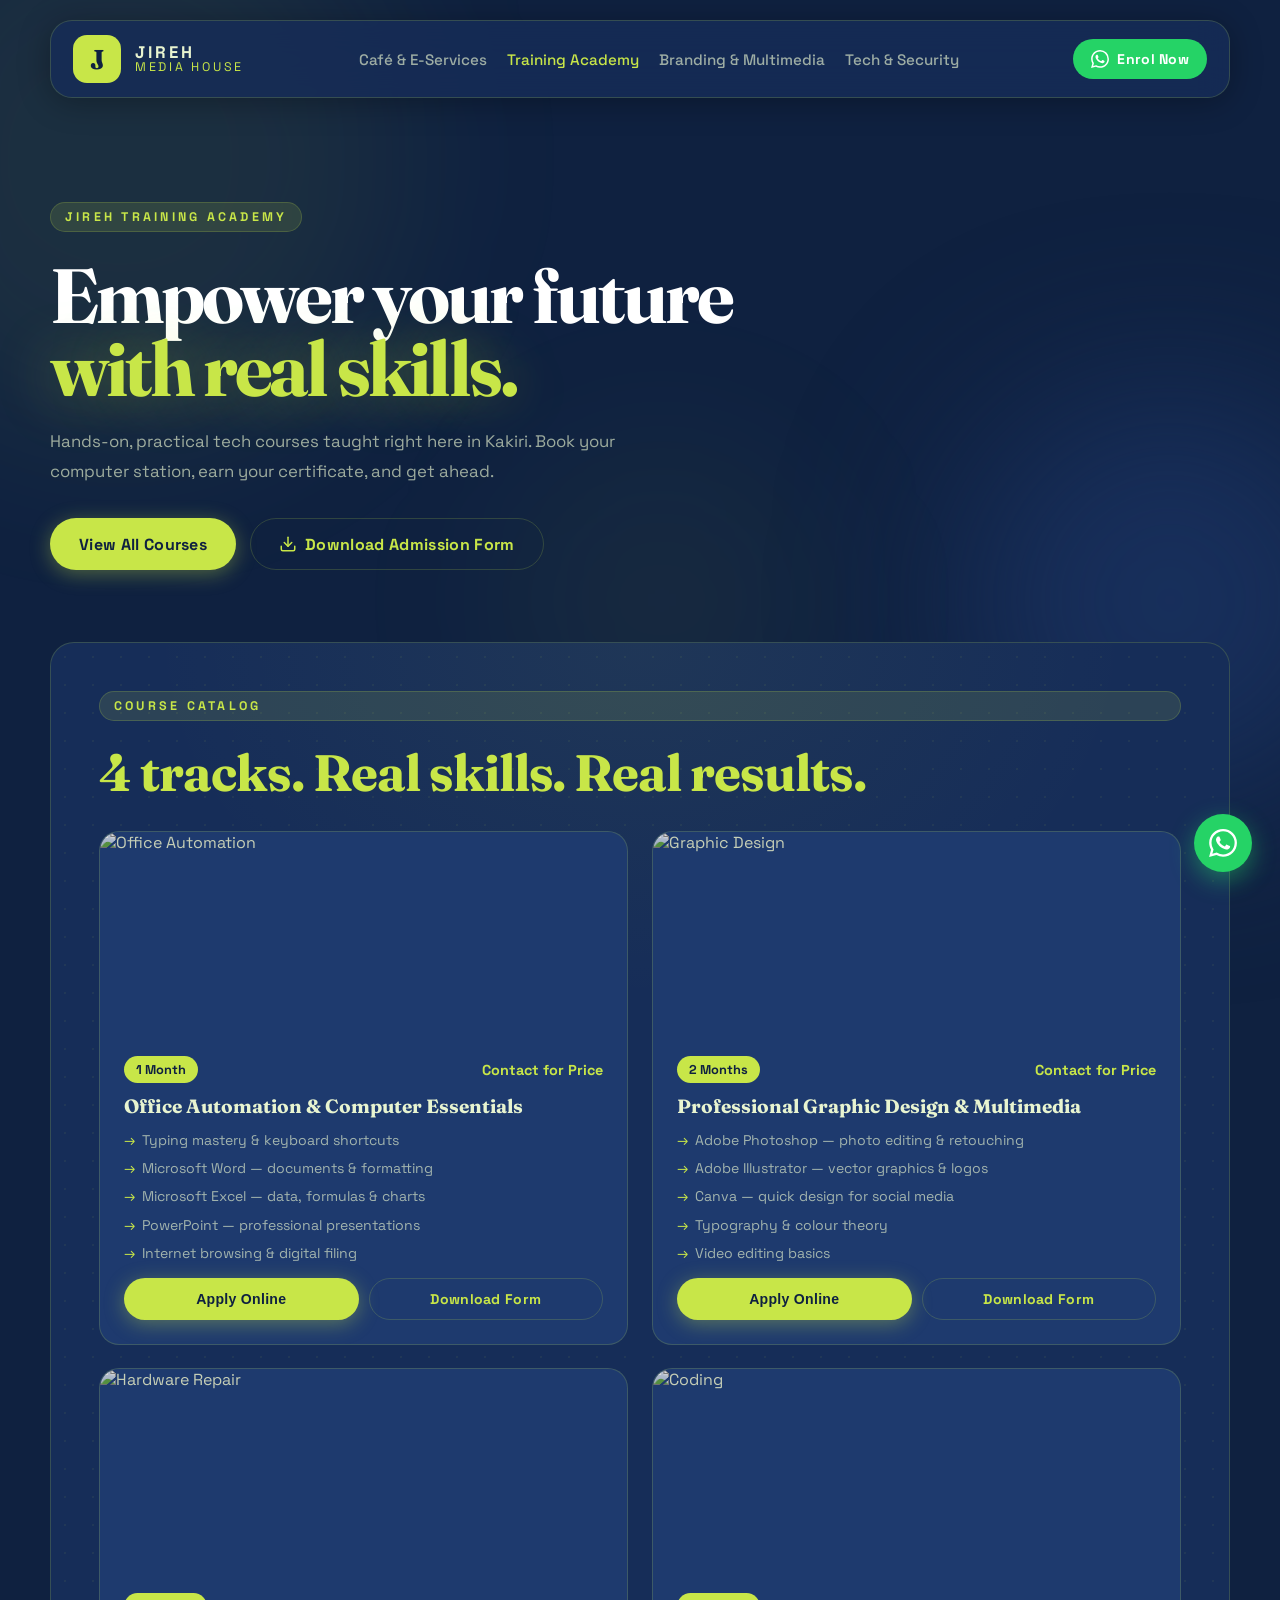
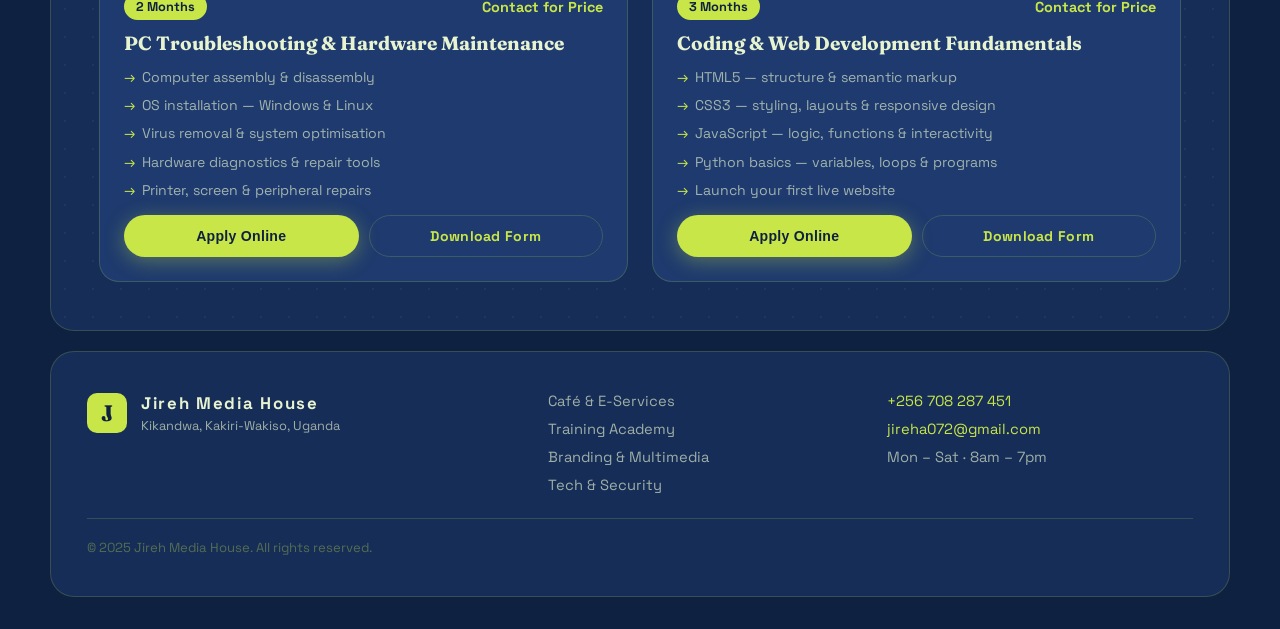
==== academy.html @ 3dddc320 "Full 5-page architecture: index, cafe, academy, branding, tech — dropdown nav, course grid, catalog," ====
<!doctype html>
<html lang="en">
  <head>
    <meta charset="UTF-8" /><meta name="viewport" content="width=device-width, initial-scale=1.0" />
    <meta name="description" content="Jireh Training Academy — Office Automation, Graphic Design, Hardware Repair and Coding courses in Kakiri-Wakiso, Uganda." />
    <title>Training Academy | Jireh Media House</title>
    <link rel="icon" type="image/svg+xml" href="data:image/svg+xml,<svg xmlns='http://www.w3.org/2000/svg' viewBox='0 0 100 100'><rect width='100' height='100' rx='22' fill='%23c8e648'/><text y='.9em' font-size='72' x='50%' dominant-baseline='auto' text-anchor='middle' font-family='Georgia,serif' fill='%230f2140'>J</text></svg>" />
    <link rel="preconnect" href="https://fonts.googleapis.com" />
    <link rel="preconnect" href="https://fonts.gstatic.com" crossorigin />
    <link href="https://fonts.googleapis.com/css2?family=Space+Grotesk:wght@400;500;700&family=Fraunces:opsz,wght@9..144,600;9..144,700&display=swap" rel="stylesheet" />
    <link rel="stylesheet" href="styles.css" />
  </head>
  <body>
    <div class="orb orb--a"></div><div class="orb orb--b"></div><div class="orb orb--c"></div>

    <header class="topbar">
      <a class="brand" href="index.html"><span class="brand-mark">J</span><span><strong>JIREH</strong><small>MEDIA HOUSE</small></span></a>
      <nav class="nav">
        <div class="nav-item has-dropdown"><a href="cafe.html">Café &amp; E-Services</a><div class="dropdown"><a href="cafe.html#passport">Passport Processing</a><a href="cafe.html#permits">Driving Permits &amp; Visas</a><a href="cafe.html#printing">Printing &amp; Lamination</a></div></div>
        <div class="nav-item has-dropdown"><a href="academy.html" class="active">Training Academy</a><div class="dropdown"><a href="#office">Office Automation</a><a href="#design">Graphic Design</a><a href="#hardware">Hardware &amp; Repair</a><a href="#coding">Coding &amp; Web Dev</a></div></div>
        <div class="nav-item has-dropdown"><a href="branding.html">Branding &amp; Multimedia</a><div class="dropdown"><a href="branding.html#corporate">Corporate Branding</a><a href="branding.html#apparel">Apparel &amp; Merch</a><a href="branding.html#photography">Photography &amp; Canvas</a></div></div>
        <div class="nav-item has-dropdown"><a href="tech.html">Tech &amp; Security</a><div class="dropdown"><a href="tech.html#networking">Networking</a><a href="tech.html#cyber">Cybersecurity</a><a href="tech.html#hardware-repair">Hardware Repair</a></div></div>
      </nav>
      <a class="button button--wa" href="https://wa.me/256708287451?text=Hi%2C%20I%27d%20like%20to%20enrol%20in%20a%20course%20at%20Jireh%20Training%20Academy." target="_blank" rel="noopener">
        <svg width="18" height="18" viewBox="0 0 24 24" fill="currentColor"><path d="M17.472 14.382c-.297-.149-1.758-.867-2.03-.967-.273-.099-.471-.148-.67.15-.197.297-.767.966-.94 1.164-.173.199-.347.223-.644.075-.297-.15-1.255-.463-2.39-1.475-.883-.788-1.48-1.761-1.653-2.059-.173-.297-.018-.458.13-.606.134-.133.298-.347.446-.52.149-.174.198-.298.298-.497.099-.198.05-.371-.025-.52-.075-.149-.669-1.612-.916-2.207-.242-.579-.487-.5-.669-.51-.173-.008-.371-.01-.57-.01-.198 0-.52.074-.792.372-.272.297-1.04 1.016-1.04 2.479 0 1.462 1.065 2.875 1.213 3.074.149.198 2.096 3.2 5.077 4.487.709.306 1.262.489 1.694.625.712.227 1.36.195 1.871.118.571-.085 1.758-.719 2.006-1.413.248-.694.248-1.289.173-1.413-.074-.124-.272-.198-.57-.347m-5.421 7.403h-.004a9.87 9.87 0 01-5.031-1.378l-.361-.214-3.741.982.998-3.648-.235-.374a9.86 9.86 0 01-1.51-5.26c.001-5.45 4.436-9.884 9.888-9.884 2.64 0 5.122 1.03 6.988 2.898a9.825 9.825 0 012.893 6.994c-.003 5.45-4.437 9.884-9.885 9.884m8.413-18.297A11.815 11.815 0 0012.05 0C5.495 0 .16 5.335.157 11.892c0 2.096.547 4.142 1.588 5.945L.057 24l6.305-1.654a11.882 11.882 0 005.683 1.448h.005c6.554 0 11.89-5.335 11.893-11.893a11.821 11.821 0 00-3.48-8.413z"/></svg>
        Enrol Now
      </a>
    </header>

    <main>
      <section class="page-hero reveal-up">
        <p class="eyebrow">Jireh Training Academy</p>
        <h1>Empower your future<br><span class="hero__accent">with real skills.</span></h1>
        <p class="lead">Hands-on, practical tech courses taught right here in Kakiri. Book your computer station, earn your certificate, and get ahead.</p>
        <div class="hero-actions">
          <a class="button button--primary magnetic" href="#courses">View All Courses</a>
          <a class="button button--ghost magnetic" href="admission-form.pdf" download>
            <svg width="18" height="18" viewBox="0 0 24 24" fill="none" stroke="currentColor" stroke-width="2" stroke-linecap="round" stroke-linejoin="round" style="margin-right:8px"><path d="M21 15v4a2 2 0 01-2 2H5a2 2 0 01-2-2v-4"/><polyline points="7 10 12 15 17 10"/><line x1="12" y1="15" x2="12" y2="3"/></svg>
            Download Admission Form
          </a>
        </div>
      </section>

      <!-- COURSES GRID -->
      <section class="section reveal-section" id="courses">
        <div class="section-heading">
          <p class="eyebrow">Course Catalog</p>
          <h2>4 tracks. Real skills. Real results.</h2>
        </div>
        <div class="courses-grid">

          <article class="course-card card reveal-section" id="office" style="--delay:.0s">
            <div class="course-card__img-wrap">
              <img src="https://images.unsplash.com/photo-1588702547919-26089e690ecc?w=700&q=80" alt="Office Automation" class="course-card__img" loading="lazy" />
            </div>
            <div class="course-card__body">
              <div class="course-card__meta">
                <span class="course-badge">1 Month</span>
                <span class="course-price">Contact for Price</span>
              </div>
              <h3>Office Automation &amp; Computer Essentials</h3>
              <ul class="course-outline">
                <li>Typing mastery &amp; keyboard shortcuts</li>
                <li>Microsoft Word — documents &amp; formatting</li>
                <li>Microsoft Excel — data, formulas &amp; charts</li>
                <li>PowerPoint — professional presentations</li>
                <li>Internet browsing &amp; digital filing</li>
              </ul>
              <div class="course-actions">
                <button class="button button--primary card-cta" onclick="openModal('apply-modal','Office Automation')">Apply Online</button>
                <a class="button button--ghost card-cta" href="admission-form.pdf" download>Download Form</a>
              </div>
            </div>
          </article>

          <article class="course-card card reveal-section" id="design" style="--delay:.1s">
            <div class="course-card__img-wrap">
              <img src="https://images.unsplash.com/photo-1561070791-2526d30994b5?w=700&q=80" alt="Graphic Design" class="course-card__img" loading="lazy" />
            </div>
            <div class="course-card__body">
              <div class="course-card__meta">
                <span class="course-badge">2 Months</span>
                <span class="course-price">Contact for Price</span>
              </div>
              <h3>Professional Graphic Design &amp; Multimedia</h3>
              <ul class="course-outline">
                <li>Adobe Photoshop — photo editing &amp; retouching</li>
                <li>Adobe Illustrator — vector graphics &amp; logos</li>
                <li>Canva — quick design for social media</li>
                <li>Typography &amp; colour theory</li>
                <li>Video editing basics</li>
              </ul>
              <div class="course-actions">
                <button class="button button--primary card-cta" onclick="openModal('apply-modal','Graphic Design')">Apply Online</button>
                <a class="button button--ghost card-cta" href="admission-form.pdf" download>Download Form</a>
              </div>
            </div>
          </article>

          <article class="course-card card reveal-section" id="hardware" style="--delay:.2s">
            <div class="course-card__img-wrap">
              <img src="https://images.unsplash.com/photo-1518770660439-4636190af475?w=700&q=80" alt="Hardware Repair" class="course-card__img" loading="lazy" />
            </div>
            <div class="course-card__body">
              <div class="course-card__meta">
                <span class="course-badge">2 Months</span>
                <span class="course-price">Contact for Price</span>
              </div>
              <h3>PC Troubleshooting &amp; Hardware Maintenance</h3>
              <ul class="course-outline">
                <li>Computer assembly &amp; disassembly</li>
                <li>OS installation — Windows &amp; Linux</li>
                <li>Virus removal &amp; system optimisation</li>
                <li>Hardware diagnostics &amp; repair tools</li>
                <li>Printer, screen &amp; peripheral repairs</li>
              </ul>
              <div class="course-actions">
                <button class="button button--primary card-cta" onclick="openModal('apply-modal','Hardware Maintenance')">Apply Online</button>
                <a class="button button--ghost card-cta" href="admission-form.pdf" download>Download Form</a>
              </div>
            </div>
          </article>

          <article class="course-card card reveal-section" id="coding" style="--delay:.3s">
            <div class="course-card__img-wrap">
              <img src="https://images.unsplash.com/photo-1461749280684-dccba630e2f6?w=700&q=80" alt="Coding" class="course-card__img" loading="lazy" />
            </div>
            <div class="course-card__body">
              <div class="course-card__meta">
                <span class="course-badge">3 Months</span>
                <span class="course-price">Contact for Price</span>
              </div>
              <h3>Coding &amp; Web Development Fundamentals</h3>
              <ul class="course-outline">
                <li>HTML5 — structure &amp; semantic markup</li>
                <li>CSS3 — styling, layouts &amp; responsive design</li>
                <li>JavaScript — logic, functions &amp; interactivity</li>
                <li>Python basics — variables, loops &amp; programs</li>
                <li>Launch your first live website</li>
              </ul>
              <div class="course-actions">
                <button class="button button--primary card-cta" onclick="openModal('apply-modal','Coding & Web Dev')">Apply Online</button>
                <a class="button button--ghost card-cta" href="admission-form.pdf" download>Download Form</a>
              </div>
            </div>
          </article>

        </div>
      </section>
    </main>

    <footer class="footer">
      <div class="footer__brand"><span class="brand-mark" style="width:40px;height:40px;font-size:1.4rem;border-radius:10px">J</span><div><strong>Jireh Media House</strong><small>Kikandwa, Kakiri‑Wakiso, Uganda</small></div></div>
      <nav class="footer__links"><a href="cafe.html">Café &amp; E-Services</a><a href="academy.html">Training Academy</a><a href="branding.html">Branding &amp; Multimedia</a><a href="tech.html">Tech &amp; Security</a></nav>
      <div class="footer__contact"><a href="https://wa.me/256708287451" target="_blank" rel="noopener">+256 708 287 451</a><a href="mailto:jireha072@gmail.com">jireha072@gmail.com</a><span>Mon – Sat · 8am – 7pm</span></div>
      <p class="footer__copy">© 2025 Jireh Media House. All rights reserved.</p>
    </footer>

    <!-- APPLY MODAL -->
    <div class="modal-backdrop" id="apply-modal" role="dialog" aria-modal="true" aria-labelledby="apply-modal-title">
      <div class="modal">
        <button class="modal__close" onclick="closeModal('apply-modal')" aria-label="Close"><svg width="20" height="20" viewBox="0 0 24 24" fill="none" stroke="currentColor" stroke-width="2.5"><line x1="18" y1="6" x2="6" y2="18"/><line x1="6" y1="6" x2="18" y2="18"/></svg></button>
        <p class="eyebrow">Training Academy</p>
        <h2 id="apply-modal-title">Course Application</h2>
        <form class="modal-form" onsubmit="handleSubmit(event,'apply-modal')">
          <div class="form-group"><label>Selected Course</label><input type="text" id="selected-course" readonly /></div>
          <div class="form-row">
            <div class="form-group"><label>Full Name</label><input type="text" placeholder="Your full name" required /></div>
            <div class="form-group"><label>Phone / WhatsApp</label><input type="tel" placeholder="+256 7XX XXX XXX" required /></div>
          </div>
          <div class="form-group"><label>Email (optional)</label><input type="email" placeholder="you@example.com" /></div>
          <div class="form-group"><label>Education Level</label>
            <select><option value="">Select level</option><option>Primary completed</option><option>O-Level / UCE</option><option>A-Level / UACE</option><option>University / College</option><option>Other</option></select>
          </div>
          <div class="form-group"><label>Preferred Schedule</label>
            <select><option value="">Select a time</option><option>Weekday mornings</option><option>Weekday afternoons</option><option>Weekend mornings</option><option>Weekend afternoons</option></select>
          </div>
          <div class="form-group"><label>Message (optional)</label><textarea placeholder="Questions or special requests?" rows="3"></textarea></div>
          <div class="form-row">
            <button type="submit" class="button button--primary">Submit Application</button>
            <a class="button button--ghost" href="admission-form.pdf" download>Download Form Instead</a>
          </div>
        </form>
      </div>
    </div>

    <a class="wa-float" href="https://wa.me/256708287451?text=Hi%2C%20I%27d%20like%20to%20enquire%20about%20a%20course." target="_blank" rel="noopener" aria-label="Chat on WhatsApp"><svg width="28" height="28" viewBox="0 0 24 24" fill="currentColor"><path d="M17.472 14.382c-.297-.149-1.758-.867-2.03-.967-.273-.099-.471-.148-.67.15-.197.297-.767.966-.94 1.164-.173.199-.347.223-.644.075-.297-.15-1.255-.463-2.39-1.475-.883-.788-1.48-1.761-1.653-2.059-.173-.297-.018-.458.13-.606.134-.133.298-.347.446-.52.149-.174.198-.298.298-.497.099-.198.05-.371-.025-.52-.075-.149-.669-1.612-.916-2.207-.242-.579-.487-.5-.669-.51-.173-.008-.371-.01-.57-.01-.198 0-.52.074-.792.372-.272.297-1.04 1.016-1.04 2.479 0 1.462 1.065 2.875 1.213 3.074.149.198 2.096 3.2 5.077 4.487.709.306 1.262.489 1.694.625.712.227 1.36.195 1.871.118.571-.085 1.758-.719 2.006-1.413.248-.694.248-1.289.173-1.413-.074-.124-.272-.198-.57-.347m-5.421 7.403h-.004a9.87 9.87 0 01-5.031-1.378l-.361-.214-3.741.982.998-3.648-.235-.374a9.86 9.86 0 01-1.51-5.26c.001-5.45 4.436-9.884 9.888-9.884 2.64 0 5.122 1.03 6.988 2.898a9.825 9.825 0 012.893 6.994c-.003 5.45-4.437 9.884-9.885 9.884m8.413-18.297A11.815 11.815 0 0012.05 0C5.495 0 .16 5.335.157 11.892c0 2.096.547 4.142 1.588 5.945L.057 24l6.305-1.654a11.882 11.882 0 005.683 1.448h.005c6.554 0 11.89-5.335 11.893-11.893a11.821 11.821 0 00-3.48-8.413z"/></svg></a>
    <script src="script.js"></script>
  </body>
</html>
---- styles.css ----
:root {
  --navy:       #0f2140;
  --navy-mid:   #162d58;
  --navy-light: #1e3a6e;
  --green:      #c8e648;
  --green-dim:  rgba(200,230,72,.12);
  --green-glow: rgba(200,230,72,.35);
  --text:       #e8f4d0;
  --text-dim:   rgba(232,244,208,.65);
  --line:       rgba(200,230,72,.18);
}

*, *::before, *::after { box-sizing: border-box; margin: 0; padding: 0; }
html { scroll-behavior: smooth; }

body {
  font-family: "Space Grotesk", sans-serif;
  background: var(--navy);
  color: var(--text);
  min-height: 100vh;
  overflow-x: hidden;
}

a { color: inherit; text-decoration: none; }
img { display: block; max-width: 100%; }

/* ─── AMBIENT ORBS ─────────────────────────────────── */
.orb {
  position: fixed;
  border-radius: 50%;
  filter: blur(90px);
  pointer-events: none;
  z-index: 0;
  animation: drift 18s ease-in-out infinite alternate;
}
.orb--a { width: 560px; height: 560px; background: rgba(200,230,72,.07); top: -120px; left: -160px; animation-duration: 20s; }
.orb--b { width: 420px; height: 420px; background: rgba(30,58,110,.6);   bottom: 10%; right: -100px; animation-duration: 25s; animation-delay: -8s; }
.orb--c { width: 300px; height: 300px; background: rgba(200,230,72,.05); top: 50%;   left: 40%;  animation-duration: 15s; animation-delay: -4s; }

@keyframes drift {
  from { transform: translate(0,0) scale(1); }
  to   { transform: translate(40px,60px) scale(1.08); }
}

/* ─── TOPBAR ────────────────────────────────────────── */
.topbar, main, .footer { position: relative; z-index: 1; }

.topbar {
  width: min(1180px, calc(100% - 32px));
  margin: 20px auto 0;
  padding: 14px 22px;
  display: flex;
  align-items: center;
  justify-content: space-between;
  gap: 20px;
  border: 1px solid var(--line);
  border-radius: 22px;
  background: rgba(22,45,88,.82);
  backdrop-filter: blur(16px);
  box-shadow: 0 4px 32px rgba(0,0,0,.3);
  transition: box-shadow 300ms ease;
}
.topbar:hover { box-shadow: 0 8px 40px rgba(200,230,72,.08); }

.brand { display: inline-flex; align-items: center; gap: 14px; }
.brand strong, .brand small { display: block; line-height: 1; }
.brand strong { letter-spacing: .18em; font-size: 1.05rem; color: var(--text); }
.brand small  { color: var(--green); font-size: .78rem; letter-spacing: .22em; }

.brand-mark {
  width: 48px; height: 48px;
  display: grid; place-items: center;
  border-radius: 14px;
  background: var(--green);
  color: var(--navy);
  font-family: "Fraunces", serif;
  font-size: 1.7rem; font-weight: 700;
  box-shadow: 0 0 0 0 var(--green-glow);
  animation: pulse-brand 3s ease-in-out infinite;
}
@keyframes pulse-brand {
  0%,100% { box-shadow: 0 0 0 0 var(--green-glow); }
  50%      { box-shadow: 0 0 0 10px transparent; }
}

.nav { display: flex; flex-wrap: wrap; align-items: center; justify-content: flex-end; gap: 20px; color: var(--text-dim); }
.nav a { position: relative; font-weight: 500; font-size: .95rem; transition: color 200ms; }
.nav a:hover { color: var(--green); }
.nav a::after {
  content: "";
  position: absolute; left: 0; bottom: -6px;
  width: 100%; height: 2px; border-radius: 999px;
  background: var(--green);
  transform: scaleX(0); transform-origin: left;
  transition: transform 240ms cubic-bezier(.34,1.56,.64,1);
}
.nav a:hover::after { transform: scaleX(1); }

/* ─── MAIN ──────────────────────────────────────────── */
main {
  width: min(1180px, calc(100% - 32px));
  margin: 24px auto 0;
}

/* ─── HERO ──────────────────────────────────────────── */
.hero {
  position: relative;
  min-height: 94vh;
  border-radius: 28px;
  overflow: hidden;
  display: flex;
  flex-direction: column;
  justify-content: center;
  isolation: isolate;
}

.hero__bg {
  position: absolute; inset: 0;
  width: 100%; height: 110%;
  object-fit: cover; object-position: center top;
  border-radius: inherit;
  filter: saturate(1.15) brightness(.9);
  will-change: transform;
  transition: transform .1s linear;
}

.hero__overlay {
  position: absolute; inset: 0;
  background: linear-gradient(
    155deg,
    rgba(15,33,64,.95) 0%,
    rgba(15,33,64,.80) 45%,
    rgba(15,33,64,.55) 100%
  );
  border-radius: inherit;
}

/* green shimmer line */
.hero::after {
  content: "";
  position: absolute; inset: 0;
  background: linear-gradient(115deg, transparent 40%, rgba(200,230,72,.06) 55%, transparent 70%);
  background-size: 200% 200%;
  animation: shimmer 6s ease-in-out infinite;
  pointer-events: none; z-index: 1; border-radius: inherit;
}
@keyframes shimmer {
  0%   { background-position: 200% 0; }
  100% { background-position: -200% 0; }
}

.hero__body {
  position: relative; z-index: 2;
  max-width: 800px;
  padding: 88px 72px 36px;
}

.eyebrow {
  display: inline-block;
  margin-bottom: 16px;
  color: var(--green);
  text-transform: uppercase;
  letter-spacing: .26em;
  font-size: .78rem;
  font-weight: 700;
  border: 1px solid var(--line);
  padding: 6px 14px;
  border-radius: 999px;
  background: var(--green-dim);
}

h1, h2, h3 { font-family: "Fraunces", serif; line-height: 1; }

h1 {
  font-size: clamp(3.4rem, 7.5vw, 7rem);
  letter-spacing: -.04em;
  color: #fff;
  margin: 0 0 20px;
}

.hero__accent {
  display: block;
  color: var(--green);
  text-shadow: 0 0 60px rgba(200,230,72,.4);
}

.lead {
  max-width: 58ch;
  color: var(--text-dim);
  font-size: 1.05rem;
  line-height: 1.8;
  margin-bottom: 32px;
}

.hero-actions { display: flex; flex-wrap: wrap; gap: 14px; }

.button {
  display: inline-flex; align-items: center; justify-content: center;
  min-height: 52px; padding: 0 28px;
  border-radius: 999px; border: 1px solid transparent;
  font-weight: 700; font-size: 1rem; letter-spacing: .02em;
  cursor: pointer;
  transition: transform 300ms cubic-bezier(.34,1.56,.64,1),
              box-shadow 300ms ease, background 300ms ease;
}
.button:hover  { transform: translateY(-4px) scale(1.03); }
.button:active { transform: translateY(-1px) scale(1); }

.button--primary {
  background: var(--green); color: var(--navy);
  box-shadow: 0 4px 20px rgba(200,230,72,.35);
}
.button--primary:hover { background: #d8f050; box-shadow: 0 12px 32px rgba(200,230,72,.5); }

.button--ghost {
  background: transparent;
  border-color: var(--line);
  color: var(--green);
}
.button--ghost:hover { background: var(--green-dim); border-color: var(--green); }

/* stats bar */
.hero__stats {
  position: relative; z-index: 2;
  display: flex; gap: 0;
  padding: 0 72px 28px;
  margin-top: 28px;
}
.hero__stat {
  display: flex; flex-direction: column; gap: 3px;
  padding: 18px 36px;
  border-left: 1px solid var(--line);
}
.hero__stat:first-child { border-left: none; padding-left: 0; }
.hero__stat strong {
  font-family: "Fraunces", serif;
  font-size: 2.2rem; color: var(--green); line-height: 1;
}
.hero__stat span {
  font-size: .78rem; color: var(--text-dim);
  text-transform: uppercase; letter-spacing: .16em;
}

/* marquee */
.hero__marquee {
  position: relative; z-index: 2;
  overflow: hidden;
  border-top: 1px solid var(--line);
  padding: 16px 0;
  background: rgba(15,33,64,.55);
  backdrop-filter: blur(8px);
}
.hero__marquee-track {
  display: flex; gap: 32px; white-space: nowrap;
  animation: marquee 24s linear infinite;
  font-size: .85rem; font-weight: 600;
  letter-spacing: .12em; text-transform: uppercase;
  color: var(--green);
}
.hero__marquee-track span:nth-child(even) { color: var(--text-dim); }
@keyframes marquee {
  from { transform: translateX(0); }
  to   { transform: translateX(-50%); }
}

/* ─── SECTION SHELL ─────────────────────────────────── */
.section {
  margin-top: 24px; padding: 48px;
  border: 1px solid var(--line);
  border-radius: 24px;
  background: var(--navy-mid);
  position: relative; overflow: hidden;
}
/* subtle inner glow */
.section::before {
  content: "";
  position: absolute; inset: 0;
  background: radial-gradient(ellipse 60% 40% at 50% 0%, rgba(200,230,72,.05) 0%, transparent 70%);
  pointer-events: none; border-radius: inherit;
}

.section-heading { display: flex; flex-direction: column; gap: 10px; margin-bottom: 32px; }
.section-heading h2 {
  max-width: 22ch;
  font-size: clamp(2rem, 4vw, 3.4rem);
  color: var(--green);
  letter-spacing: -.02em;
}

/* ─── SERVICES GRID ─────────────────────────────────── */
.services-grid {
  display: grid;
  grid-template-columns: repeat(3, minmax(0,1fr));
  gap: 20px;
  perspective: 1400px;
}

.service-card {
  border: 1px solid var(--line);
  border-radius: 20px;
  background: var(--navy-light);
  overflow: hidden;
  cursor: pointer;
  transform: perspective(1400px) rotateX(var(--tx,0deg)) rotateY(var(--ty,0deg)) translateZ(0) translateY(var(--lift,0px));
  transform-style: preserve-3d;
  will-change: transform;
  transition: transform 300ms cubic-bezier(.34,1.56,.64,1),
              box-shadow 300ms ease, border-color 300ms ease;
  animation: card-in 600ms cubic-bezier(.25,.46,.45,.94) both;
  animation-delay: calc(var(--i,0) * 80ms + .1s);
}
@keyframes card-in {
  from { opacity:0; transform: perspective(1400px) translateY(40px) rotateX(8deg); }
  to   { opacity:1; transform: perspective(1400px) translateY(0) rotateX(0deg); }
}
.service-card:hover {
  --lift: -8px;
  box-shadow: 0 24px 56px rgba(0,0,0,.45), 0 0 0 1px var(--green-glow);
  border-color: rgba(200,230,72,.4);
}

.service-card__img-wrap {
  width: 100%; height: 180px; overflow: hidden; position: relative;
}
.service-card__img {
  width: 100%; height: 100%; object-fit: cover;
  transition: transform 600ms cubic-bezier(.25,.46,.45,.94), filter 400ms ease;
  filter: saturate(.8) brightness(.85);
}
.service-card:hover .service-card__img {
  transform: scale(1.08);
  filter: saturate(1.1) brightness(1);
}

/* green shimmer overlay on image */
.service-card__img-wrap::after {
  content: "";
  position: absolute; inset: 0;
  background: linear-gradient(to bottom, transparent 40%, var(--navy-light) 100%);
}

.service-card__body { padding: 20px; }

.card-icon {
  display: inline-flex; align-items: center; justify-content: center;
  width: 44px; height: 44px; border-radius: 12px;
  background: var(--green-dim);
  color: var(--green);
  margin-bottom: 14px;
  transition: transform 300ms cubic-bezier(.34,1.56,.64,1), background 300ms ease, color 300ms ease;
}
.service-card:hover .card-icon {
  background: var(--green); color: var(--navy);
  transform: rotate(8deg) scale(1.15);
}

.service-card h3 {
  font-size: 1.2rem; color: var(--text); margin-bottom: 10px;
  transition: color 250ms ease;
}
.service-card:hover h3 { color: var(--green); }
.service-card p { color: var(--text-dim); line-height: 1.7; font-size: .92rem; }

/* ─── PORTFOLIO ─────────────────────────────────────── */
.portfolio-grid {
  display: grid;
  grid-template-columns: repeat(3, minmax(0,1fr));
  gap: 20px;
  perspective: 1400px;
}

.portfolio-card {
  border: 1px solid var(--line);
  border-radius: 20px;
  background: var(--navy);
  overflow: hidden;
  display: flex; flex-direction: column;
  transform: perspective(1400px) rotateX(var(--tx,0deg)) rotateY(var(--ty,0deg)) translateY(var(--lift,0px));
  transform-style: preserve-3d;
  will-change: transform;
  transition: transform 300ms cubic-bezier(.34,1.56,.64,1),
              box-shadow 300ms ease, border-color 300ms ease;
}
.portfolio-card:hover {
  --lift: -6px;
  box-shadow: 0 20px 50px rgba(0,0,0,.5), 0 0 0 1px var(--green-glow);
  border-color: rgba(200,230,72,.4);
}

.portfolio-card__img-wrap {
  width: 100%; height: 240px;
  overflow: hidden; position: relative;
}
.portfolio-card__img {
  width: 100%; height: 100%; object-fit: cover;
  transition: transform 600ms cubic-bezier(.25,.46,.45,.94);
}
.portfolio-card:hover .portfolio-card__img { transform: scale(1.06); }

/* shine sweep on hover */
.portfolio-card__shine {
  position: absolute; inset: 0;
  background: linear-gradient(115deg, transparent 30%, rgba(200,230,72,.15) 50%, transparent 70%);
  transform: translateX(-100%);
  transition: transform 600ms ease;
}
.portfolio-card:hover .portfolio-card__shine { transform: translateX(100%); }

.portfolio-card__info {
  padding: 20px;
  display: flex; flex-direction: column; gap: 8px;
  flex: 1;
}
.portfolio-card__tag {
  display: inline-flex; align-items: center; width: fit-content;
  padding: 5px 12px; border-radius: 999px;
  background: var(--green-dim); border: 1px solid var(--line);
  color: var(--green); font-size: .72rem; font-weight: 700;
  text-transform: uppercase; letter-spacing: .14em;
}
.portfolio-card strong { font-size: 1.2rem; color: var(--text); transition: color 250ms; }
.portfolio-card:hover strong { color: var(--green); }
.portfolio-card p { color: var(--text-dim); line-height: 1.7; font-size: .9rem; }

/* ─── ABOUT ─────────────────────────────────────────── */
.about-grid { display: grid; grid-template-columns: 1.3fr .9fr; gap: 20px; }

.about-copy {
  border: 1px solid var(--line); border-radius: 20px;
  background: var(--navy-light);
  padding: 32px;
}
.about-copy p { color: var(--text-dim); line-height: 1.8; font-size: 1rem; }
.about-copy p + p { margin-top: 16px; }

.stats-card {
  border: 1px solid var(--line); border-radius: 20px;
  background: var(--navy-light);
  padding: 24px;
  display: flex; flex-direction: column; gap: 14px;
}
.stat-item {
  padding: 18px; border-radius: 14px;
  background: var(--green-dim); border: 1px solid var(--line);
  transition: background 300ms, box-shadow 300ms;
}
.stat-item:hover { background: rgba(200,230,72,.2); box-shadow: 0 4px 20px rgba(200,230,72,.15); }
.stat-item strong { display: block; font-family: "Fraunces",serif; font-size: 2.2rem; color: var(--green); line-height: 1; margin-bottom: 4px; }
.stat-item span { color: var(--text-dim); font-size: .88rem; }

/* ─── CONTACT ───────────────────────────────────────── */
.contact-grid {
  display: grid;
  grid-template-columns: repeat(4, minmax(0,1fr));
  gap: 20px;
  perspective: 1400px;
}

.contact-card {
  border: 1px solid var(--line); border-radius: 20px;
  background: var(--navy-light);
  padding: 28px 24px;
  display: flex; flex-direction: column; align-items: flex-start; gap: 10px;
  min-height: 160px;
  transform: perspective(1400px) rotateX(var(--tx,0deg)) rotateY(var(--ty,0deg)) translateY(var(--lift,0px));
  transform-style: preserve-3d;
  will-change: transform;
  transition: transform 300ms cubic-bezier(.34,1.56,.64,1),
              box-shadow 300ms ease, border-color 300ms ease, background 300ms ease;
  cursor: pointer;
}
.contact-card:hover {
  --lift: -6px;
  background: var(--navy-mid);
  border-color: rgba(200,230,72,.4);
  box-shadow: 0 16px 40px rgba(0,0,0,.4), 0 0 0 1px var(--green-glow);
}

.contact-card__icon {
  display: flex; align-items: center; justify-content: center;
  width: 44px; height: 44px; border-radius: 12px;
  background: var(--green-dim); color: var(--green);
  transition: background 300ms, transform 300ms cubic-bezier(.34,1.56,.64,1);
}
.contact-card:hover .contact-card__icon {
  background: var(--green); color: var(--navy);
  transform: scale(1.1) rotate(-5deg);
}

.contact-card__label { font-size: .8rem; color: var(--text-dim); text-transform: uppercase; letter-spacing: .14em; }
.contact-card strong { font-size: 1.1rem; color: var(--green); word-break: break-word; }

/* ─── WHY US STRIP ─────────────────────────────────── */
.why-strip {
  margin-top: 24px;
  display: grid;
  grid-template-columns: repeat(4, 1fr);
  gap: 0;
  border: 1px solid var(--line);
  border-radius: 20px;
  background: var(--navy-mid);
  overflow: hidden;
}
.why-item {
  display: flex; flex-direction: column; align-items: center; text-align: center;
  gap: 10px; padding: 32px 20px;
  border-left: 1px solid var(--line);
  transition: background 300ms;
}
.why-item:first-child { border-left: none; }
.why-item:hover { background: var(--green-dim); }
.why-item svg { color: var(--green); flex-shrink: 0; }
.why-item strong { color: var(--text); font-size: 1rem; font-family: "Fraunces", serif; }
.why-item span { color: var(--text-dim); font-size: .85rem; }

/* ─── HERO SCROLL INDICATOR ─────────────────────────── */
.hero__scroll {
  position: absolute; bottom: 72px; left: 50%;
  transform: translateX(-50%);
  z-index: 2;
  display: flex; flex-direction: column; align-items: center;
}
.hero__scroll span {
  display: block;
  width: 2px; height: 48px;
  background: linear-gradient(to bottom, var(--green), transparent);
  border-radius: 999px;
  animation: scroll-line 1.6s ease-in-out infinite;
}
@keyframes scroll-line {
  0%   { transform: scaleY(0); transform-origin: top; opacity: 1; }
  50%  { transform: scaleY(1); transform-origin: top; opacity: 1; }
  100% { transform: scaleY(1); transform-origin: bottom; opacity: 0; }
}

/* ─── PORTFOLIO CTA ─────────────────────────────────── */
.portfolio-cta {
  margin-top: 32px;
  display: flex; align-items: center; justify-content: space-between;
  flex-wrap: wrap; gap: 16px;
  padding: 24px 28px;
  border: 1px solid var(--line);
  border-radius: 16px;
  background: var(--green-dim);
}
.portfolio-cta p { color: var(--text); font-size: 1.1rem; font-weight: 600; }

/* ─── WIDE SERVICE CARD ─────────────────────────────── */
.service-card--wide { grid-column: span 3; }
.service-card--wide .service-card__img-wrap { height: 220px; }

/* ─── FLOATING WHATSAPP ─────────────────────────────── */
.wa-float {
  position: fixed; bottom: 28px; right: 28px; z-index: 50;
  width: 58px; height: 58px;
  background: #25d366;
  border-radius: 50%;
  display: flex; align-items: center; justify-content: center;
  color: #fff;
  box-shadow: 0 8px 24px rgba(37,211,102,.45);
  transition: transform 300ms cubic-bezier(.34,1.56,.64,1), box-shadow 300ms ease;
  animation: wa-pulse 2.5s ease-in-out infinite;
}
.wa-float:hover { transform: scale(1.12); box-shadow: 0 12px 32px rgba(37,211,102,.6); }
@keyframes wa-pulse {
  0%,100% { box-shadow: 0 8px 24px rgba(37,211,102,.45); }
  50%      { box-shadow: 0 8px 32px rgba(37,211,102,.7); }
}

/* ─── NAV WHATSAPP BUTTON ────────────────────────────── */
.button--wa {
  display: inline-flex; align-items: center; gap: 8px;
  min-height: 40px; padding: 0 18px;
  border-radius: 999px; border: none;
  background: #25d366; color: #fff;
  font-weight: 700; font-size: .88rem;
  cursor: pointer;
  transition: transform 220ms cubic-bezier(.34,1.56,.64,1), box-shadow 220ms ease;
  white-space: nowrap;
}
.button--wa:hover { transform: translateY(-2px); box-shadow: 0 6px 20px rgba(37,211,102,.4); }

/* ─── DOT TEXTURE ON SECTIONS ───────────────────────── */
.section::after {
  content: "";
  position: absolute; inset: 0;
  background-image: radial-gradient(rgba(200,230,72,.06) 1px, transparent 1px);
  background-size: 28px 28px;
  pointer-events: none; border-radius: inherit; z-index: 0;
}
.section > * { position: relative; z-index: 1; }

/* ─── FOOTER ────────────────────────────────────────── */
.footer {
  width: min(1180px, calc(100% - 32px));
  margin: 20px auto 32px;
  padding: 40px 36px;
  border: 1px solid var(--line);
  border-radius: 24px;
  background: var(--navy-mid);
  display: grid;
  grid-template-columns: 1.4fr 1fr 1fr;
  grid-template-rows: auto auto;
  gap: 24px 32px;
  align-items: start;
}
.footer__brand {
  display: flex; align-items: center; gap: 14px;
  grid-column: 1;
}
.footer__brand strong { display: block; color: var(--text); font-size: 1.05rem; letter-spacing: .1em; }
.footer__brand small  { display: block; color: var(--text-dim); font-size: .8rem; margin-top: 3px; }
.footer__links {
  display: flex; flex-direction: column; gap: 10px;
}
.footer__links a { color: var(--text-dim); font-size: .92rem; transition: color 200ms; }
.footer__links a:hover { color: var(--green); }
.footer__contact {
  display: flex; flex-direction: column; gap: 10px;
}
.footer__contact a { color: var(--green); font-size: .92rem; }
.footer__contact a:hover { text-decoration: underline; }
.footer__copy {
  grid-column: 1 / -1;
  font-size: .82rem;
  color: rgba(200,230,72,.35);
  border-top: 1px solid var(--line);
  padding-top: 20px;
}

@media (max-width: 720px) {
  .footer { grid-template-columns: 1fr; padding: 28px 24px; }
  .footer__copy { grid-column: 1; }
  .why-strip { grid-template-columns: 1fr 1fr; }
  .why-item { border-left: none; border-top: 1px solid var(--line); }
  .why-item:nth-child(-n+2) { border-top: none; }
  .service-card--wide { grid-column: span 1; }
  .portfolio-cta { flex-direction: column; text-align: center; }
}
@media (max-width: 980px) {
  .why-strip { grid-template-columns: 1fr 1fr; }
  .why-item { border-left: none; border-top: 1px solid var(--line); }
  .why-item:nth-child(-n+2) { border-top: none; }
  .service-card--wide { grid-column: span 2; }
}

/* ─── CARD CTA BUTTON ───────────────────────────────── */
.card-cta {
  margin-top: 16px;
  min-height: 42px;
  padding: 0 20px;
  font-size: .88rem;
  width: 100%;
}

/* ─── MODAL ─────────────────────────────────────────── */
.modal-backdrop {
  position: fixed; inset: 0; z-index: 100;
  background: rgba(10,20,40,.85);
  backdrop-filter: blur(8px);
  display: flex; align-items: center; justify-content: center;
  padding: 20px;
  opacity: 0; pointer-events: none;
  transition: opacity 300ms ease;
}
.modal-backdrop.open {
  opacity: 1; pointer-events: all;
}

.modal {
  background: var(--navy-mid);
  border: 1px solid var(--line);
  border-radius: 24px;
  padding: 40px;
  width: 100%; max-width: 620px;
  max-height: 90vh; overflow-y: auto;
  position: relative;
  transform: translateY(32px) scale(.97);
  transition: transform 350ms cubic-bezier(.34,1.56,.64,1);
  box-shadow: 0 32px 80px rgba(0,0,0,.6), 0 0 0 1px var(--green-glow);
}
.modal-backdrop.open .modal {
  transform: translateY(0) scale(1);
}

.modal h2 { font-size: clamp(1.6rem,3vw,2.2rem); color: var(--green); margin: 8px 0 24px; }

.modal__close {
  position: absolute; top: 18px; right: 18px;
  width: 36px; height: 36px; border-radius: 10px;
  background: var(--green-dim); border: 1px solid var(--line);
  color: var(--green); cursor: pointer;
  display: flex; align-items: center; justify-content: center;
  transition: background 200ms, transform 200ms;
}
.modal__close:hover { background: var(--green); color: var(--navy); transform: rotate(90deg); }

/* course list */
.course-list { display: flex; flex-direction: column; gap: 10px; margin-bottom: 28px; }
.course-item {
  display: flex; align-items: center; gap: 14px;
  padding: 14px 18px; border-radius: 14px;
  border: 1px solid var(--line); background: var(--navy-light);
  cursor: pointer;
  transition: border-color 200ms, background 200ms;
}
.course-item:hover { border-color: var(--green); background: var(--green-dim); }
.course-item input { accent-color: var(--green); width: 18px; height: 18px; flex-shrink: 0; }
.course-item span { display: flex; flex-direction: column; gap: 2px; }
.course-item strong { color: var(--text); font-size: 1rem; }
.course-item small { color: var(--text-dim); font-size: .82rem; }

/* stationery tabs */
.stationery-tabs { display: flex; gap: 8px; margin-bottom: 24px; }
.stab {
  flex: 1; padding: 12px; border-radius: 12px;
  border: 1px solid var(--line); background: var(--navy-light);
  color: var(--text-dim); font-weight: 600; font-size: .9rem;
  cursor: pointer; transition: background 200ms, color 200ms, border-color 200ms;
}
.stab.active { background: var(--green); color: var(--navy); border-color: var(--green); }
.stab-panel { display: block; }
.stab-panel.hidden { display: none; }

/* retail grid */
.retail-grid {
  display: grid; grid-template-columns: 1fr 1fr; gap: 12px; margin-bottom: 20px;
}
.retail-item {
  padding: 16px; border-radius: 14px;
  background: var(--navy-light); border: 1px solid var(--line);
  display: flex; flex-direction: column; gap: 4px;
  transition: border-color 200ms, background 200ms;
}
.retail-item:hover { border-color: var(--green); background: var(--green-dim); }
.retail-item span { font-size: 1.4rem; }
.retail-item strong { color: var(--text); font-size: .95rem; }
.retail-item small { color: var(--text-dim); font-size: .8rem; }
.retail-note {
  color: var(--text-dim); font-size: .88rem; line-height: 1.6;
  padding: 14px; border-radius: 12px;
  background: var(--green-dim); border: 1px solid var(--line);
}
.retail-note a { color: var(--green); text-decoration: underline; }

/* form */
.modal-form { display: flex; flex-direction: column; gap: 16px; }
.form-row { display: grid; grid-template-columns: 1fr 1fr; gap: 16px; }
.form-group { display: flex; flex-direction: column; gap: 6px; }
.form-group label { font-size: .82rem; color: var(--text-dim); text-transform: uppercase; letter-spacing: .1em; }
.form-group input,
.form-group select,
.form-group textarea {
  background: var(--navy-light);
  border: 1px solid var(--line);
  border-radius: 12px;
  padding: 12px 14px;
  color: var(--text);
  font-family: inherit; font-size: .95rem;
  outline: none;
  transition: border-color 200ms, box-shadow 200ms;
}
.form-group input:focus,
.form-group select:focus,
.form-group textarea:focus {
  border-color: var(--green);
  box-shadow: 0 0 0 3px rgba(200,230,72,.15);
}
.form-group select option { background: var(--navy-mid); }
.form-group textarea { resize: vertical; }

@media (max-width: 520px) {
  .form-row { grid-template-columns: 1fr; }
  .modal { padding: 24px; }
  .retail-grid { grid-template-columns: 1fr; }
}

/* ─── SCROLL REVEAL ─────────────────────────────────── */
.reveal-up {
  opacity: 0;
  transform: translateY(32px);
  transition: opacity 700ms ease, transform 700ms cubic-bezier(.25,.46,.45,.94);
  transition-delay: var(--delay, 0s);
}
.reveal-up.in-view { opacity: 1; transform: translateY(0); }

.reveal-section {
  opacity: 0;
  transform: translateY(40px);
  transition: opacity 700ms ease, transform 700ms cubic-bezier(.25,.46,.45,.94);
}
.reveal-section.in-view { opacity: 1; transform: translateY(0); }

/* ─── REDUCED MOTION ────────────────────────────────── */
@media (prefers-reduced-motion: reduce) {
  *, *::before, *::after {
    animation-duration: .01ms !important;
    animation-iteration-count: 1 !important;
    transition-duration: .01ms !important;
  }
  html { scroll-behavior: auto; }
}

/* ─── RESPONSIVE ────────────────────────────────────── */
@media (max-width: 980px) {
  .services-grid, .portfolio-grid, .contact-grid { grid-template-columns: 1fr 1fr; }
  .about-grid { grid-template-columns: 1fr; }
  .hero__body, .hero__stats { padding-left: 40px; padding-right: 40px; }
}

@media (max-width: 720px) {
  .topbar { flex-direction: column; align-items: flex-start; }
  .nav { justify-content: flex-start; gap: 14px; }
  main, .topbar, .footer { width: min(100% - 20px, 1180px); }
  .services-grid, .portfolio-grid, .contact-grid, .about-grid { grid-template-columns: 1fr; }
  .section { padding: 24px; border-radius: 20px; }
  .hero { min-height: 100svh; border-radius: 22px; }
  .hero__body { padding: 48px 24px 24px; }
  .hero__stats { padding: 0 24px 20px; flex-wrap: wrap; gap: 6px; }
  .hero__stat { padding: 12px 18px; border-left: 1px solid var(--line); }
  h1 { font-size: clamp(2.8rem, 10vw, 4rem); }
}

/* ─── DROPDOWN NAV ──────────────────────────────────── */
.nav-item { position: relative; }
.dropdown {
  position: absolute; top: calc(100% + 14px); left: 50%;
  transform: translateX(-50%) translateY(-8px);
  min-width: 220px;
  background: var(--navy-mid);
  border: 1px solid var(--line);
  border-radius: 16px;
  padding: 10px;
  display: flex; flex-direction: column; gap: 2px;
  opacity: 0; pointer-events: none;
  transition: opacity 220ms ease, transform 220ms ease;
  z-index: 200;
  box-shadow: 0 16px 48px rgba(0,0,0,.5);
}
.nav-item:hover .dropdown,
.nav-item:focus-within .dropdown {
  opacity: 1; pointer-events: all;
  transform: translateX(-50%) translateY(0);
}
.dropdown a {
  padding: 10px 14px; border-radius: 10px;
  font-size: .9rem; color: var(--text-dim);
  transition: background 150ms, color 150ms;
  display: block;
}
.dropdown a::after { display: none; }
.dropdown a:hover { background: var(--green-dim); color: var(--green); }
.nav a.active { color: var(--green); }

/* ─── PAGE HERO ─────────────────────────────────────── */
.page-hero {
  padding: 80px 0 48px;
  max-width: 760px;
}
.page-hero h1 {
  font-size: clamp(3rem, 6vw, 5.5rem);
  letter-spacing: -.04em;
  color: #fff;
  margin: 12px 0 20px;
  line-height: .95;
}

/* ─── DEPT GRID (homepage 4 cards) ─────────────────── */
.dept-grid {
  display: grid;
  grid-template-columns: repeat(4, minmax(0,1fr));
  gap: 20px;
  perspective: 1400px;
}
.dept-card {
  border: 1px solid var(--line); border-radius: 20px;
  background: var(--navy-light); overflow: hidden;
  display: flex; flex-direction: column;
  transform: perspective(1400px) rotateX(var(--tx,0deg)) rotateY(var(--ty,0deg)) translateY(var(--lift,0px));
  transform-style: preserve-3d; will-change: transform;
  transition: transform 300ms cubic-bezier(.34,1.56,.64,1), box-shadow 300ms ease, border-color 300ms ease;
  animation: card-in 600ms cubic-bezier(.25,.46,.45,.94) both;
  animation-delay: var(--delay, 0s);
}
.dept-card:hover { --lift: -8px; box-shadow: 0 24px 56px rgba(0,0,0,.45), 0 0 0 1px var(--green-glow); border-color: rgba(200,230,72,.4); }
.dept-card__img-wrap { width:100%; height:200px; overflow:hidden; position:relative; flex-shrink:0; }
.dept-card__img { width:100%; height:100%; object-fit:cover; transition: transform 600ms cubic-bezier(.25,.46,.45,.94), filter 400ms ease; filter: saturate(.8) brightness(.85); }
.dept-card:hover .dept-card__img { transform: scale(1.08); filter: saturate(1.1) brightness(1); }
.dept-card__shine { position:absolute; inset:0; background: linear-gradient(115deg, transparent 30%, rgba(200,230,72,.15) 50%, transparent 70%); transform: translateX(-100%); transition: transform 600ms ease; }
.dept-card:hover .dept-card__shine { transform: translateX(100%); }
.dept-card__body { padding: 22px; display:flex; flex-direction:column; gap:10px; flex:1; }
.dept-num { font-family: "Fraunces", serif; font-size: .85rem; color: var(--green); font-weight:700; }
.dept-card h3 { font-size: 1.15rem; color: var(--text); margin:0; transition: color 250ms; }
.dept-card:hover h3 { color: var(--green); }
.dept-card p { color: var(--text-dim); font-size: .88rem; line-height:1.7; flex:1; }
.dept-link { display:inline-flex; align-items:center; gap:6px; color: var(--green); font-size:.88rem; font-weight:700; margin-top:auto; }
.dept-link::after { display: none; }

/* ─── SERVICES SPLIT LAYOUT ─────────────────────────── */
.services-split {
  display: grid; grid-template-columns: 1fr 1fr; gap: 32px; align-items: start;
}
.services-split--reverse { direction: rtl; }
.services-split--reverse > * { direction: ltr; }
.services-split__info { display: flex; flex-direction: column; gap: 24px; }
.services-split__info > p { color: var(--text-dim); line-height: 1.8; }
.split-img { width: 100%; border-radius: 20px; object-fit: cover; height: 420px; border: 1px solid var(--line); }

/* ─── CHECKLIST ─────────────────────────────────────── */
.checklist-group { display: flex; flex-direction: column; gap: 16px; }
.checklist-card { padding: 20px; }
.checklist-card h3 { font-size: 1rem; color: var(--green); margin-bottom: 12px; }
.checklist { list-style: none; display: flex; flex-direction: column; gap: 8px; }
.checklist li { color: var(--text-dim); font-size: .9rem; padding-left: 20px; position: relative; line-height: 1.5; }
.checklist li::before { content: "✓"; position: absolute; left: 0; color: var(--green); font-weight: 700; }

/* ─── COURSES GRID ──────────────────────────────────── */
.courses-grid {
  display: grid; grid-template-columns: repeat(2, minmax(0,1fr)); gap: 24px; perspective: 1400px;
}
.course-card {
  border: 1px solid var(--line); border-radius: 20px; background: var(--navy-light);
  overflow: hidden; display: flex; flex-direction: column;
  transform: perspective(1400px) rotateX(var(--tx,0deg)) rotateY(var(--ty,0deg)) translateY(var(--lift,0px));
  transform-style: preserve-3d; will-change: transform;
  transition: transform 300ms cubic-bezier(.34,1.56,.64,1), box-shadow 300ms ease, border-color 300ms ease;
  animation: card-in 600ms cubic-bezier(.25,.46,.45,.94) both;
  animation-delay: var(--delay, 0s);
}
.course-card:hover { --lift: -6px; box-shadow: 0 20px 50px rgba(0,0,0,.45), 0 0 0 1px var(--green-glow); border-color: rgba(200,230,72,.4); }
.course-card__img-wrap { width:100%; height:200px; overflow:hidden; }
.course-card__img { width:100%; height:100%; object-fit:cover; transition: transform 600ms ease, filter 400ms ease; filter: saturate(.8) brightness(.85); }
.course-card:hover .course-card__img { transform: scale(1.06); filter: saturate(1.1) brightness(1); }
.course-card__body { padding: 24px; display:flex; flex-direction:column; gap:14px; flex:1; }
.course-card__meta { display:flex; align-items:center; justify-content:space-between; gap:10px; flex-wrap:wrap; }
.course-badge { background: var(--green); color: var(--navy); font-weight:700; font-size:.8rem; padding:5px 12px; border-radius:999px; }
.course-price { color: var(--green); font-weight:700; font-size:.9rem; }
.course-card h3 { font-size: 1.2rem; color: var(--text); margin:0; transition: color 250ms; }
.course-card:hover h3 { color: var(--green); }
.course-outline { list-style:none; display:flex; flex-direction:column; gap:7px; flex:1; }
.course-outline li { color: var(--text-dim); font-size:.88rem; padding-left:18px; position:relative; line-height:1.5; }
.course-outline li::before { content:"→"; position:absolute; left:0; color:var(--green); }
.course-actions { display:flex; gap:10px; flex-wrap:wrap; margin-top:auto; }
.course-actions .card-cta { margin-top:0; flex:1; min-width:120px; text-align:center; }

/* ─── CATALOG GRID ──────────────────────────────────── */
.catalog-grid {
  display: grid; grid-template-columns: repeat(3, minmax(0,1fr)); gap: 20px; perspective: 1400px;
}
.catalog-item {
  border: 1px solid var(--line); border-radius: 20px; background: var(--navy-light);
  overflow: hidden; display: flex; flex-direction: column;
  transform: perspective(1400px) rotateX(var(--tx,0deg)) rotateY(var(--ty,0deg)) translateY(var(--lift,0px));
  transform-style: preserve-3d; will-change: transform;
  transition: transform 300ms cubic-bezier(.34,1.56,.64,1), box-shadow 300ms ease, border-color 300ms ease;
  animation: card-in 600ms cubic-bezier(.25,.46,.45,.94) both;
  animation-delay: calc(var(--i,0) * 80ms);
}
.catalog-item:hover { --lift: -6px; box-shadow: 0 20px 50px rgba(0,0,0,.4), 0 0 0 1px var(--green-glow); border-color: rgba(200,230,72,.4); }
.catalog-item__img { width:100%; height:200px; overflow:hidden; }
.catalog-item__img img { width:100%; height:100%; object-fit:cover; transition: transform 600ms ease, filter 400ms ease; filter: saturate(.8) brightness(.85); }
.catalog-item:hover .catalog-item__img img { transform: scale(1.06); filter: saturate(1.1) brightness(1); }
.catalog-item__info { padding: 18px; display:flex; flex-direction:column; gap:8px; flex:1; }
.catalog-item__info strong { font-size:1.05rem; color:var(--text); transition: color 250ms; display:block; margin-bottom:4px; }
.catalog-item:hover .catalog-item__info strong { color: var(--green); }
.catalog-item__info p { color: var(--text-dim); font-size:.88rem; line-height:1.6; flex:1; }

/* ─── FEATURE LIST (tech page) ─────────────────────── */
.feature-list { display: flex; flex-direction: column; gap: 12px; }
.feature-item {
  display: flex; align-items: flex-start; gap: 14px;
  padding: 16px; border-radius: 14px;
  border: 1px solid var(--line); background: var(--navy-light);
}
.feature-item .card-icon { flex-shrink: 0; margin-bottom: 0; }
.feature-item div { display: flex; flex-direction: column; gap: 4px; }
.feature-item strong { color: var(--text); font-size: .95rem; }
.feature-item p { color: var(--text-dim); font-size: .85rem; line-height: 1.5; margin: 0; }

/* ─── FOOTER CONTACT SPAN ───────────────────────────── */
.footer__contact span { color: var(--text-dim); font-size: .92rem; }

/* ─── NEW RESPONSIVE ────────────────────────────────── */
@media (max-width: 980px) {
  .dept-grid { grid-template-columns: 1fr 1fr; }
  .courses-grid { grid-template-columns: 1fr; }
  .catalog-grid { grid-template-columns: 1fr 1fr; }
  .services-split, .services-split--reverse { grid-template-columns: 1fr; direction: ltr; }
  .split-img { height: 260px; }
}
@media (max-width: 720px) {
  .dept-grid { grid-template-columns: 1fr; }
  .catalog-grid { grid-template-columns: 1fr; }
  .page-hero { padding: 48px 0 24px; }
  .dropdown { display: none; }
  .course-actions { flex-direction: column; }
}

/* ─── DROPDOWN NAV ──────────────────────────────────── */
.nav-item { position: relative; }
.dropdown {
  position: absolute; top: calc(100% + 14px); left: 50%;
  transform: translateX(-50%) translateY(-8px);
  min-width: 220px;
  background: var(--navy-mid);
  border: 1px solid var(--line);
  border-radius: 16px;
  padding: 10px;
  display: flex; flex-direction: column; gap: 2px;
  opacity: 0; pointer-events: none;
  transition: opacity 220ms ease, transform 220ms ease;
  z-index: 200;
  box-shadow: 0 16px 48px rgba(0,0,0,.5);
}
.nav-item:hover .dropdown,
.nav-item:focus-within .dropdown {
  opacity: 1; pointer-events: all;
  transform: translateX(-50%) translateY(0);
}
.dropdown a {
  padding: 10px 14px; border-radius: 10px;
  font-size: .9rem; color: var(--text-dim);
  transition: background 150ms, color 150ms;
  display: block;
}
.dropdown a::after { display: none; }
.dropdown a:hover { background: var(--green-dim); color: var(--green); }
.nav a.active { color: var(--green); }

/* ─── PAGE HERO ─────────────────────────────────────── */
.page-hero {
  padding: 80px 0 48px;
  max-width: 760px;
}
.page-hero h1 {
  font-size: clamp(3rem, 6vw, 5.5rem);
  letter-spacing: -.04em;
  color: #fff;
  margin: 12px 0 20px;
  line-height: .95;
}

/* ─── DEPT GRID (homepage 4 cards) ─────────────────── */
.dept-grid {
  display: grid;
  grid-template-columns: repeat(4, minmax(0,1fr));
  gap: 20px;
  perspective: 1400px;
}
.dept-card {
  border: 1px solid var(--line); border-radius: 20px;
  background: var(--navy-light); overflow: hidden;
  display: flex; flex-direction: column;
  transform: perspective(1400px) rotateX(var(--tx,0deg)) rotateY(var(--ty,0deg)) translateY(var(--lift,0px));
  transform-style: preserve-3d; will-change: transform;
  transition: transform 300ms cubic-bezier(.34,1.56,.64,1), box-shadow 300ms ease, border-color 300ms ease;
  animation: card-in 600ms cubic-bezier(.25,.46,.45,.94) both;
  animation-delay: var(--delay, 0s);
}
.dept-card:hover { --lift: -8px; box-shadow: 0 24px 56px rgba(0,0,0,.45), 0 0 0 1px var(--green-glow); border-color: rgba(200,230,72,.4); }
.dept-card__img-wrap { width:100%; height:200px; overflow:hidden; position:relative; flex-shrink:0; }
.dept-card__img { width:100%; height:100%; object-fit:cover; transition: transform 600ms cubic-bezier(.25,.46,.45,.94), filter 400ms ease; filter: saturate(.8) brightness(.85); }
.dept-card:hover .dept-card__img { transform: scale(1.08); filter: saturate(1.1) brightness(1); }
.dept-card__shine { position:absolute; inset:0; background: linear-gradient(115deg, transparent 30%, rgba(200,230,72,.15) 50%, transparent 70%); transform: translateX(-100%); transition: transform 600ms ease; }
.dept-card:hover .dept-card__shine { transform: translateX(100%); }
.dept-card__body { padding: 22px; display:flex; flex-direction:column; gap:10px; flex:1; }
.dept-num { font-family: "Fraunces", serif; font-size: .85rem; color: var(--green); font-weight:700; }
.dept-card h3 { font-size: 1.15rem; color: var(--text); margin:0; transition: color 250ms; }
.dept-card:hover h3 { color: var(--green); }
.dept-card p { color: var(--text-dim); font-size: .88rem; line-height:1.7; flex:1; }
.dept-link { display:inline-flex; align-items:center; gap:6px; color: var(--green); font-size:.88rem; font-weight:700; margin-top:auto; }
.dept-link::after { display: none; }

/* ─── SERVICES SPLIT LAYOUT ─────────────────────────── */
.services-split {
  display: grid; grid-template-columns: 1fr 1fr; gap: 32px; align-items: start;
}
.services-split--reverse { direction: rtl; }
.services-split--reverse > * { direction: ltr; }
.services-split__info { display: flex; flex-direction: column; gap: 24px; }
.services-split__info > p { color: var(--text-dim); line-height: 1.8; }
.split-img { width: 100%; border-radius: 20px; object-fit: cover; height: 420px; border: 1px solid var(--line); }

/* ─── CHECKLIST ─────────────────────────────────────── */
.checklist-group { display: flex; flex-direction: column; gap: 16px; }
.checklist-card { padding: 20px; }
.checklist-card h3 { font-size: 1rem; color: var(--green); margin-bottom: 12px; }
.checklist { list-style: none; display: flex; flex-direction: column; gap: 8px; }
.checklist li { color: var(--text-dim); font-size: .9rem; padding-left: 20px; position: relative; line-height: 1.5; }
.checklist li::before { content: "✓"; position: absolute; left: 0; color: var(--green); font-weight: 700; }

/* ─── COURSES GRID ──────────────────────────────────── */
.courses-grid {
  display: grid; grid-template-columns: repeat(2, minmax(0,1fr)); gap: 24px; perspective: 1400px;
}
.course-card {
  border: 1px solid var(--line); border-radius: 20px; background: var(--navy-light);
  overflow: hidden; display: flex; flex-direction: column;
  transform: perspective(1400px) rotateX(var(--tx,0deg)) rotateY(var(--ty,0deg)) translateY(var(--lift,0px));
  transform-style: preserve-3d; will-change: transform;
  transition: transform 300ms cubic-bezier(.34,1.56,.64,1), box-shadow 300ms ease, border-color 300ms ease;
  animation: card-in 600ms cubic-bezier(.25,.46,.45,.94) both;
  animation-delay: var(--delay, 0s);
}
.course-card:hover { --lift: -6px; box-shadow: 0 20px 50px rgba(0,0,0,.45), 0 0 0 1px var(--green-glow); border-color: rgba(200,230,72,.4); }
.course-card__img-wrap { width:100%; height:200px; overflow:hidden; }
.course-card__img { width:100%; height:100%; object-fit:cover; transition: transform 600ms ease, filter 400ms ease; filter: saturate(.8) brightness(.85); }
.course-card:hover .course-card__img { transform: scale(1.06); filter: saturate(1.1) brightness(1); }
.course-card__body { padding: 24px; display:flex; flex-direction:column; gap:14px; flex:1; }
.course-card__meta { display:flex; align-items:center; justify-content:space-between; gap:10px; flex-wrap:wrap; }
.course-badge { background: var(--green); color: var(--navy); font-weight:700; font-size:.8rem; padding:5px 12px; border-radius:999px; }
.course-price { color: var(--green); font-weight:700; font-size:.9rem; }
.course-card h3 { font-size: 1.2rem; color: var(--text); margin:0; transition: color 250ms; }
.course-card:hover h3 { color: var(--green); }
.course-outline { list-style:none; display:flex; flex-direction:column; gap:7px; flex:1; }
.course-outline li { color: var(--text-dim); font-size:.88rem; padding-left:18px; position:relative; line-height:1.5; }
.course-outline li::before { content:"→"; position:absolute; left:0; color:var(--green); }
.course-actions { display:flex; gap:10px; flex-wrap:wrap; margin-top:auto; }
.course-actions .card-cta { margin-top:0; flex:1; min-width:120px; text-align:center; }

/* ─── CATALOG GRID ──────────────────────────────────── */
.catalog-grid {
  display: grid; grid-template-columns: repeat(3, minmax(0,1fr)); gap: 20px; perspective: 1400px;
}
.catalog-item {
  border: 1px solid var(--line); border-radius: 20px; background: var(--navy-light);
  overflow: hidden; display: flex; flex-direction: column;
  transform: perspective(1400px) rotateX(var(--tx,0deg)) rotateY(var(--ty,0deg)) translateY(var(--lift,0px));
  transform-style: preserve-3d; will-change: transform;
  transition: transform 300ms cubic-bezier(.34,1.56,.64,1), box-shadow 300ms ease, border-color 300ms ease;
  animation: card-in 600ms cubic-bezier(.25,.46,.45,.94) both;
  animation-delay: calc(var(--i,0) * 80ms);
}
.catalog-item:hover { --lift: -6px; box-shadow: 0 20px 50px rgba(0,0,0,.4), 0 0 0 1px var(--green-glow); border-color: rgba(200,230,72,.4); }
.catalog-item__img { width:100%; height:200px; overflow:hidden; }
.catalog-item__img img { width:100%; height:100%; object-fit:cover; transition: transform 600ms ease, filter 400ms ease; filter: saturate(.8) brightness(.85); }
.catalog-item:hover .catalog-item__img img { transform: scale(1.06); filter: saturate(1.1) brightness(1); }
.catalog-item__info { padding: 18px; display:flex; flex-direction:column; gap:8px; flex:1; }
.catalog-item__info strong { font-size:1.05rem; color:var(--text); transition: color 250ms; display:block; margin-bottom:4px; }
.catalog-item:hover .catalog-item__info strong { color: var(--green); }
.catalog-item__info p { color: var(--text-dim); font-size:.88rem; line-height:1.6; flex:1; }

/* ─── FEATURE LIST (tech page) ─────────────────────── */
.feature-list { display: flex; flex-direction: column; gap: 12px; }
.feature-item {
  display: flex; align-items: flex-start; gap: 14px;
  padding: 16px; border-radius: 14px;
  border: 1px solid var(--line); background: var(--navy-light);
}
.feature-item .card-icon { flex-shrink: 0; margin-bottom: 0; }
.feature-item div { display: flex; flex-direction: column; gap: 4px; }
.feature-item strong { color: var(--text); font-size: .95rem; }
.feature-item p { color: var(--text-dim); font-size: .85rem; line-height: 1.5; margin: 0; }

/* ─── FOOTER CONTACT SPAN ───────────────────────────── */
.footer__contact span { color: var(--text-dim); font-size: .92rem; }

/* ─── NEW RESPONSIVE ────────────────────────────────── */
@media (max-width: 980px) {
  .dept-grid { grid-template-columns: 1fr 1fr; }
  .courses-grid { grid-template-columns: 1fr; }
  .catalog-grid { grid-template-columns: 1fr 1fr; }
  .services-split, .services-split--reverse { grid-template-columns: 1fr; direction: ltr; }
  .split-img { height: 260px; }
}
@media (max-width: 720px) {
  .dept-grid { grid-template-columns: 1fr; }
  .catalog-grid { grid-template-columns: 1fr; }
  .page-hero { padding: 48px 0 24px; }
  .dropdown { display: none; }
  .course-actions { flex-direction: column; }
}
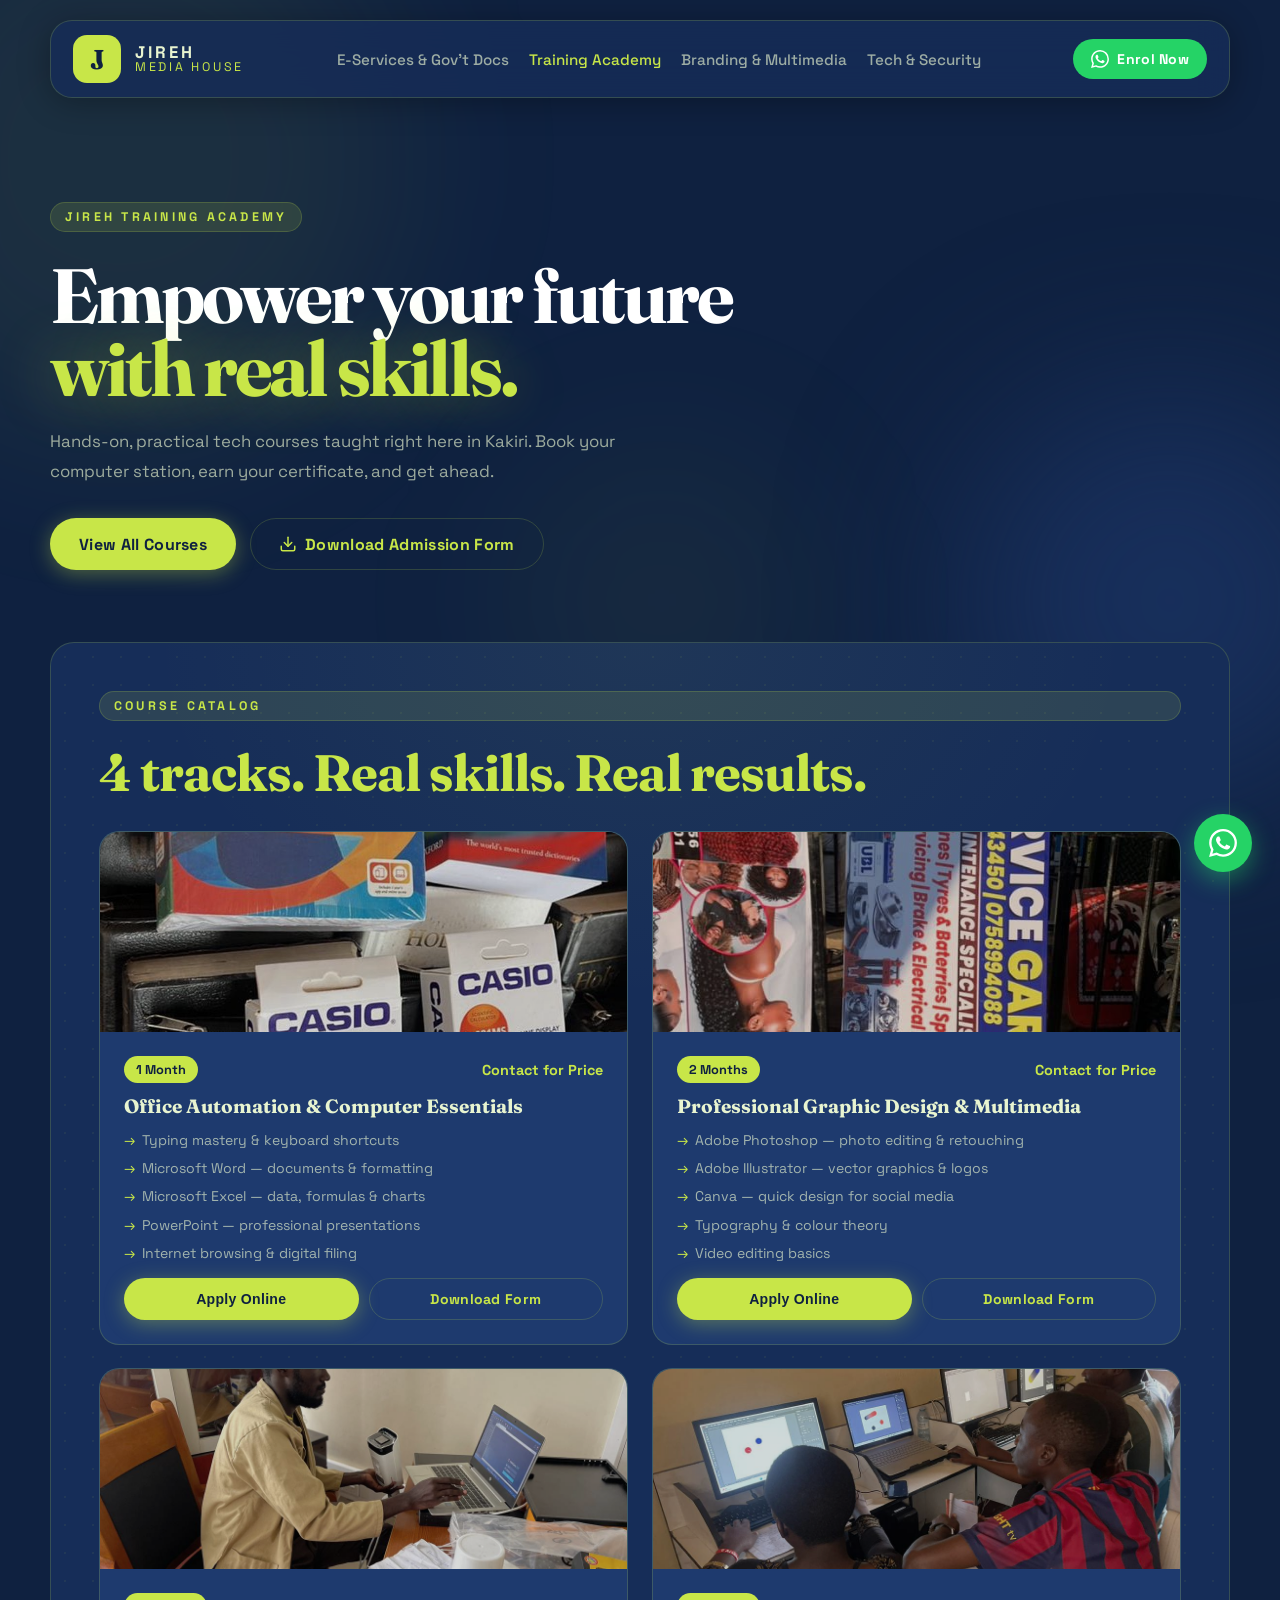
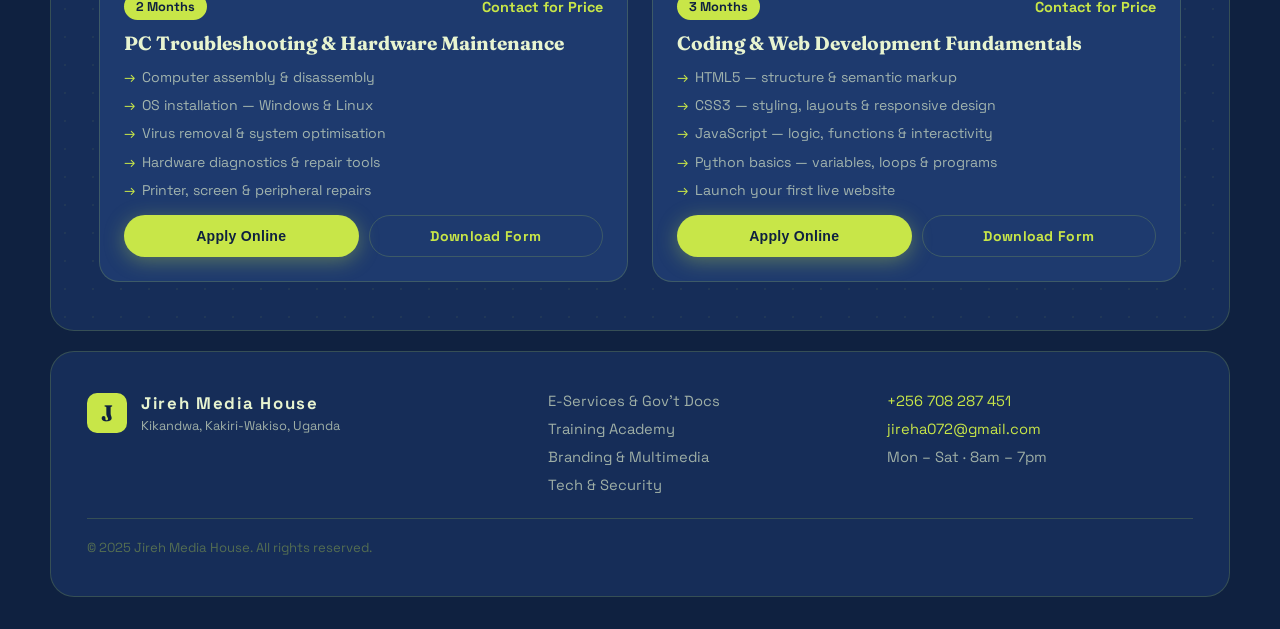
==== commit c31847b9: "Fix broken dept card images 02 and 04 on homepage" ====
--- a/academy.html
+++ b/academy.html
@@ -16,7 +16,7 @@
     <header class="topbar">
       <a class="brand" href="index.html"><span class="brand-mark">J</span><span><strong>JIREH</strong><small>MEDIA HOUSE</small></span></a>
       <nav class="nav">
-        <div class="nav-item has-dropdown"><a href="cafe.html">Café &amp; E-Services</a><div class="dropdown"><a href="cafe.html#passport">Passport Processing</a><a href="cafe.html#permits">Driving Permits &amp; Visas</a><a href="cafe.html#printing">Printing &amp; Lamination</a></div></div>
+        <div class="nav-item has-dropdown"><a href="cafe.html">E-Services &amp; Gov't Docs</a><div class="dropdown"><a href="cafe.html#passport">Passport Processing</a><a href="cafe.html#permits">Driving Permits &amp; Visas</a><a href="cafe.html#printing">Printing &amp; Lamination</a></div></div>
         <div class="nav-item has-dropdown"><a href="academy.html" class="active">Training Academy</a><div class="dropdown"><a href="#office">Office Automation</a><a href="#design">Graphic Design</a><a href="#hardware">Hardware &amp; Repair</a><a href="#coding">Coding &amp; Web Dev</a></div></div>
         <div class="nav-item has-dropdown"><a href="branding.html">Branding &amp; Multimedia</a><div class="dropdown"><a href="branding.html#corporate">Corporate Branding</a><a href="branding.html#apparel">Apparel &amp; Merch</a><a href="branding.html#photography">Photography &amp; Canvas</a></div></div>
         <div class="nav-item has-dropdown"><a href="tech.html">Tech &amp; Security</a><div class="dropdown"><a href="tech.html#networking">Networking</a><a href="tech.html#cyber">Cybersecurity</a><a href="tech.html#hardware-repair">Hardware Repair</a></div></div>
@@ -51,7 +51,7 @@
 
           <article class="course-card card reveal-section" id="office" style="--delay:.0s">
             <div class="course-card__img-wrap">
-              <img src="https://images.unsplash.com/photo-1588702547919-26089e690ecc?w=700&q=80" alt="Office Automation" class="course-card__img" loading="lazy" />
+              <img src="IMG/new1/dictionary$calculator.jpeg" alt="Office Automation" class="course-card__img" loading="lazy" />
             </div>
             <div class="course-card__body">
               <div class="course-card__meta">
@@ -75,7 +75,7 @@
 
           <article class="course-card card reveal-section" id="design" style="--delay:.1s">
             <div class="course-card__img-wrap">
-              <img src="https://images.unsplash.com/photo-1561070791-2526d30994b5?w=700&q=80" alt="Graphic Design" class="course-card__img" loading="lazy" />
+              <img src="IMG/new1/poster.jpeg" alt="Graphic Design" class="course-card__img" loading="lazy" />
             </div>
             <div class="course-card__body">
               <div class="course-card__meta">
@@ -99,7 +99,7 @@
 
           <article class="course-card card reveal-section" id="hardware" style="--delay:.2s">
             <div class="course-card__img-wrap">
-              <img src="https://images.unsplash.com/photo-1518770660439-4636190af475?w=700&q=80" alt="Hardware Repair" class="course-card__img" loading="lazy" />
+              <img src="IMG/new1/install.jpeg" alt="Hardware Repair" class="course-card__img" loading="lazy" />
             </div>
             <div class="course-card__body">
               <div class="course-card__meta">
@@ -123,7 +123,7 @@
 
           <article class="course-card card reveal-section" id="coding" style="--delay:.3s">
             <div class="course-card__img-wrap">
-              <img src="https://images.unsplash.com/photo-1461749280684-dccba630e2f6?w=700&q=80" alt="Coding" class="course-card__img" loading="lazy" />
+              <img src="IMG/new1/computer-lesson.jpeg" alt="Coding" class="course-card__img" loading="lazy" />
             </div>
             <div class="course-card__body">
               <div class="course-card__meta">
@@ -151,7 +151,7 @@
 
     <footer class="footer">
       <div class="footer__brand"><span class="brand-mark" style="width:40px;height:40px;font-size:1.4rem;border-radius:10px">J</span><div><strong>Jireh Media House</strong><small>Kikandwa, Kakiri‑Wakiso, Uganda</small></div></div>
-      <nav class="footer__links"><a href="cafe.html">Café &amp; E-Services</a><a href="academy.html">Training Academy</a><a href="branding.html">Branding &amp; Multimedia</a><a href="tech.html">Tech &amp; Security</a></nav>
+      <nav class="footer__links"><a href="cafe.html">E-Services &amp; Gov't Docs</a><a href="academy.html">Training Academy</a><a href="branding.html">Branding &amp; Multimedia</a><a href="tech.html">Tech &amp; Security</a></nav>
       <div class="footer__contact"><a href="https://wa.me/256708287451" target="_blank" rel="noopener">+256 708 287 451</a><a href="mailto:jireha072@gmail.com">jireha072@gmail.com</a><span>Mon – Sat · 8am – 7pm</span></div>
       <p class="footer__copy">© 2025 Jireh Media House. All rights reserved.</p>
     </footer>
